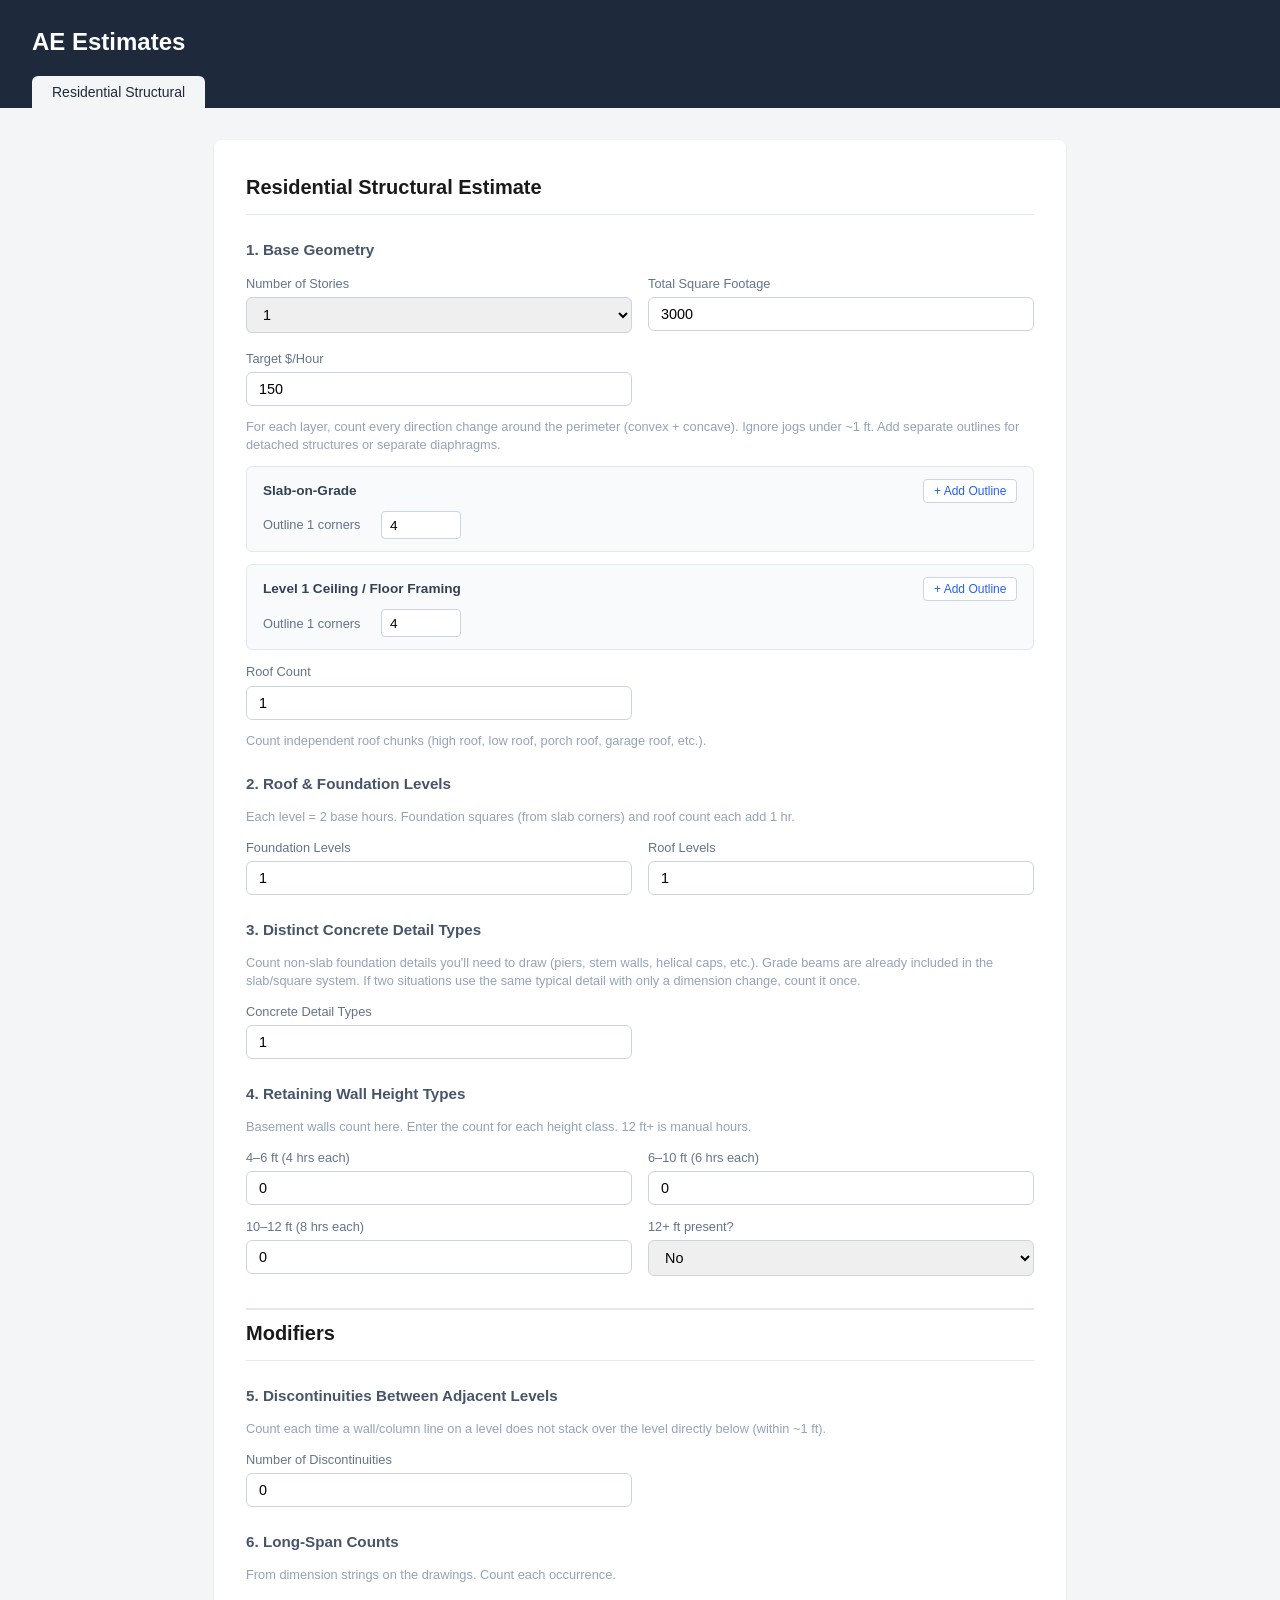
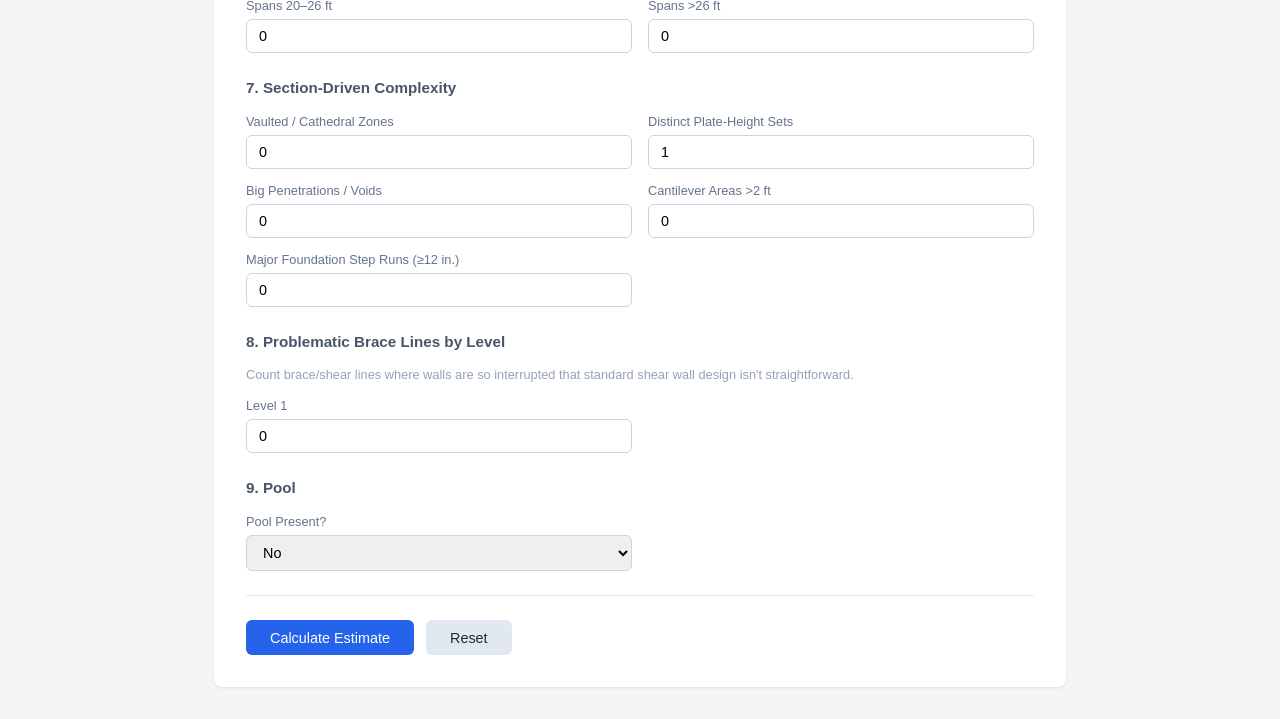
==== index.html @ b5e62b1b "Initial commit: Residential structural engineering estimate tool Plain HTML/CSS/JS web app for gener" ====
<!DOCTYPE html>
<html lang="en">
<head>
  <meta charset="UTF-8">
  <meta name="viewport" content="width=device-width, initial-scale=1.0">
  <title>AE Estimates</title>
  <link rel="stylesheet" href="styles.css">
</head>
<body>
  <header>
    <h1>AE Estimates</h1>
    <nav id="estimate-nav">
      <button class="nav-btn active" data-type="residential-structural">Residential Structural</button>
      <!-- Future estimate types go here -->
    </nav>
  </header>

  <main id="app">
    <!-- Estimate forms render here -->
  </main>

  <script src="app.js"></script>
</body>
</html>
---- styles.css ----
* {
  margin: 0;
  padding: 0;
  box-sizing: border-box;
}

body {
  font-family: -apple-system, BlinkMacSystemFont, "Segoe UI", Roboto, sans-serif;
  background: #f4f5f7;
  color: #1a1a1a;
  line-height: 1.5;
}

header {
  background: #1e293b;
  color: #fff;
  padding: 1.5rem 2rem 0;
}

header h1 {
  font-size: 1.5rem;
  font-weight: 600;
  margin-bottom: 1rem;
}

#estimate-nav {
  display: flex;
  gap: 0.25rem;
}

.nav-btn {
  padding: 0.5rem 1.25rem;
  background: transparent;
  color: #94a3b8;
  border: none;
  border-radius: 6px 6px 0 0;
  cursor: pointer;
  font-size: 0.875rem;
  font-weight: 500;
  transition: background 0.15s, color 0.15s;
}

.nav-btn:hover {
  color: #e2e8f0;
  background: rgba(255, 255, 255, 0.08);
}

.nav-btn.active {
  background: #f4f5f7;
  color: #1e293b;
}

main {
  max-width: 900px;
  margin: 2rem auto;
  padding: 0 1.5rem;
}

/* Form layout */
.estimate-form {
  background: #fff;
  border-radius: 8px;
  box-shadow: 0 1px 3px rgba(0, 0, 0, 0.08);
  padding: 2rem;
}

.estimate-form h2 {
  font-size: 1.25rem;
  margin-bottom: 1.5rem;
  padding-bottom: 0.75rem;
  border-bottom: 1px solid #e2e8f0;
}

.form-section {
  margin-bottom: 1.5rem;
}

.form-section h3 {
  font-size: 0.95rem;
  font-weight: 600;
  color: #475569;
  margin-bottom: 0.75rem;
}

.form-row {
  display: grid;
  grid-template-columns: 1fr 1fr;
  gap: 1rem;
  margin-bottom: 0.75rem;
}

.form-group {
  display: flex;
  flex-direction: column;
}

.form-group label {
  font-size: 0.8rem;
  font-weight: 500;
  color: #64748b;
  margin-bottom: 0.25rem;
}

.form-group input,
.form-group select,
.form-group textarea {
  padding: 0.5rem 0.75rem;
  border: 1px solid #cbd5e1;
  border-radius: 6px;
  font-size: 0.9rem;
  font-family: inherit;
  transition: border-color 0.15s;
}

.form-group input:focus,
.form-group select:focus,
.form-group textarea:focus {
  outline: none;
  border-color: #3b82f6;
  box-shadow: 0 0 0 3px rgba(59, 130, 246, 0.1);
}

.btn {
  padding: 0.6rem 1.5rem;
  border: none;
  border-radius: 6px;
  font-size: 0.9rem;
  font-weight: 500;
  cursor: pointer;
  transition: background 0.15s;
}

.btn-primary {
  background: #2563eb;
  color: #fff;
}

.btn-primary:hover {
  background: #1d4ed8;
}

.btn-secondary {
  background: #e2e8f0;
  color: #1e293b;
}

.btn-secondary:hover {
  background: #cbd5e1;
}

.form-actions {
  display: flex;
  gap: 0.75rem;
  margin-top: 1.5rem;
  padding-top: 1.5rem;
  border-top: 1px solid #e2e8f0;
}

/* Estimate output */
.estimate-output {
  margin-top: 2rem;
  background: #fff;
  border-radius: 8px;
  box-shadow: 0 1px 3px rgba(0, 0, 0, 0.08);
  padding: 2rem;
}

.estimate-output h2 {
  font-size: 1.25rem;
  margin-bottom: 1rem;
}

.line-items {
  width: 100%;
  border-collapse: collapse;
}

.line-items th {
  text-align: left;
  font-size: 0.8rem;
  font-weight: 600;
  color: #64748b;
  text-transform: uppercase;
  letter-spacing: 0.03em;
  padding: 0.5rem 0.75rem;
  border-bottom: 2px solid #e2e8f0;
}

.line-items td {
  padding: 0.6rem 0.75rem;
  border-bottom: 1px solid #f1f5f9;
  font-size: 0.9rem;
}

.line-items .amount {
  text-align: right;
  font-variant-numeric: tabular-nums;
}

.line-items tfoot td {
  font-weight: 600;
  border-top: 2px solid #e2e8f0;
  border-bottom: none;
  padding-top: 0.75rem;
}

/* Help text */
.help-text {
  font-size: 0.8rem;
  color: #94a3b8;
  margin-bottom: 0.75rem;
  line-height: 1.4;
}

/* Checkbox groups */
.checkbox-group {
  display: flex;
  flex-direction: column;
  gap: 0.5rem;
}

.checkbox-label {
  display: flex;
  align-items: center;
  gap: 0.5rem;
  font-size: 0.9rem;
  cursor: pointer;
}

.checkbox-label input[type="checkbox"] {
  width: 1rem;
  height: 1rem;
  accent-color: #2563eb;
}

/* Corner layer blocks */
.corner-layer {
  background: #f8fafc;
  border: 1px solid #e2e8f0;
  border-radius: 6px;
  padding: 0.75rem 1rem;
  margin-bottom: 0.75rem;
}

.corner-layer-header {
  display: flex;
  justify-content: space-between;
  align-items: center;
  margin-bottom: 0.5rem;
}

.corner-layer-label {
  font-size: 0.85rem;
  font-weight: 600;
  color: #334155;
}

.corner-outlines {
  display: flex;
  flex-direction: column;
  gap: 0.4rem;
}

.outline-row {
  display: flex;
  align-items: center;
  gap: 0.5rem;
}

.outline-row label {
  font-size: 0.8rem;
  color: #64748b;
  min-width: 110px;
}

.outline-row input {
  width: 80px;
  padding: 0.35rem 0.5rem;
  border: 1px solid #cbd5e1;
  border-radius: 4px;
  font-size: 0.85rem;
}

.outline-row input:focus {
  outline: none;
  border-color: #3b82f6;
  box-shadow: 0 0 0 3px rgba(59, 130, 246, 0.1);
}

.btn-small {
  padding: 0.25rem 0.6rem;
  font-size: 0.75rem;
  border: 1px solid #cbd5e1;
  border-radius: 4px;
  background: #fff;
  cursor: pointer;
  color: #2563eb;
  font-weight: 500;
}

.btn-small:hover {
  background: #eff6ff;
}

.btn-remove-outline {
  padding: 0.15rem 0.45rem;
  font-size: 1rem;
  border: none;
  background: transparent;
  cursor: pointer;
  color: #94a3b8;
  line-height: 1;
}

.btn-remove-outline:hover {
  color: #ef4444;
}

/* Section divider */
.section-divider {
  border: none;
  border-top: 2px solid #e2e8f0;
  margin: 2rem 0 0.5rem;
}

/* Summary banner */
.summary-banner {
  display: flex;
  gap: 2rem;
  background: #1e293b;
  color: #fff;
  border-radius: 8px;
  padding: 1.25rem 1.5rem;
  margin-bottom: 1.5rem;
}

.summary-item {
  display: flex;
  flex-direction: column;
}

.summary-label {
  font-size: 0.75rem;
  text-transform: uppercase;
  letter-spacing: 0.05em;
  color: #94a3b8;
}

.summary-value {
  font-size: 1.75rem;
  font-weight: 700;
  font-variant-numeric: tabular-nums;
}

/* Step headings in output table */
.step-heading td {
  font-weight: 700;
  font-size: 0.95rem;
  padding-top: 1.25rem;
  padding-bottom: 0.5rem;
  border-bottom: 2px solid #e2e8f0;
  color: #1e293b;
}

.step-note td {
  font-size: 0.8rem;
  color: #94a3b8;
  font-style: italic;
  padding-top: 0.25rem;
  padding-bottom: 0.5rem;
  border-bottom: none;
}

.row-bold td {
  font-weight: 600;
  border-top: 1px solid #e2e8f0;
  background: #f8fafc;
}

@media (max-width: 640px) {
  .form-row {
    grid-template-columns: 1fr;
  }

  main {
    padding: 0 1rem;
  }

  .estimate-form,
  .estimate-output {
    padding: 1.25rem;
  }

  .summary-banner {
    flex-direction: column;
    gap: 0.75rem;
  }
}
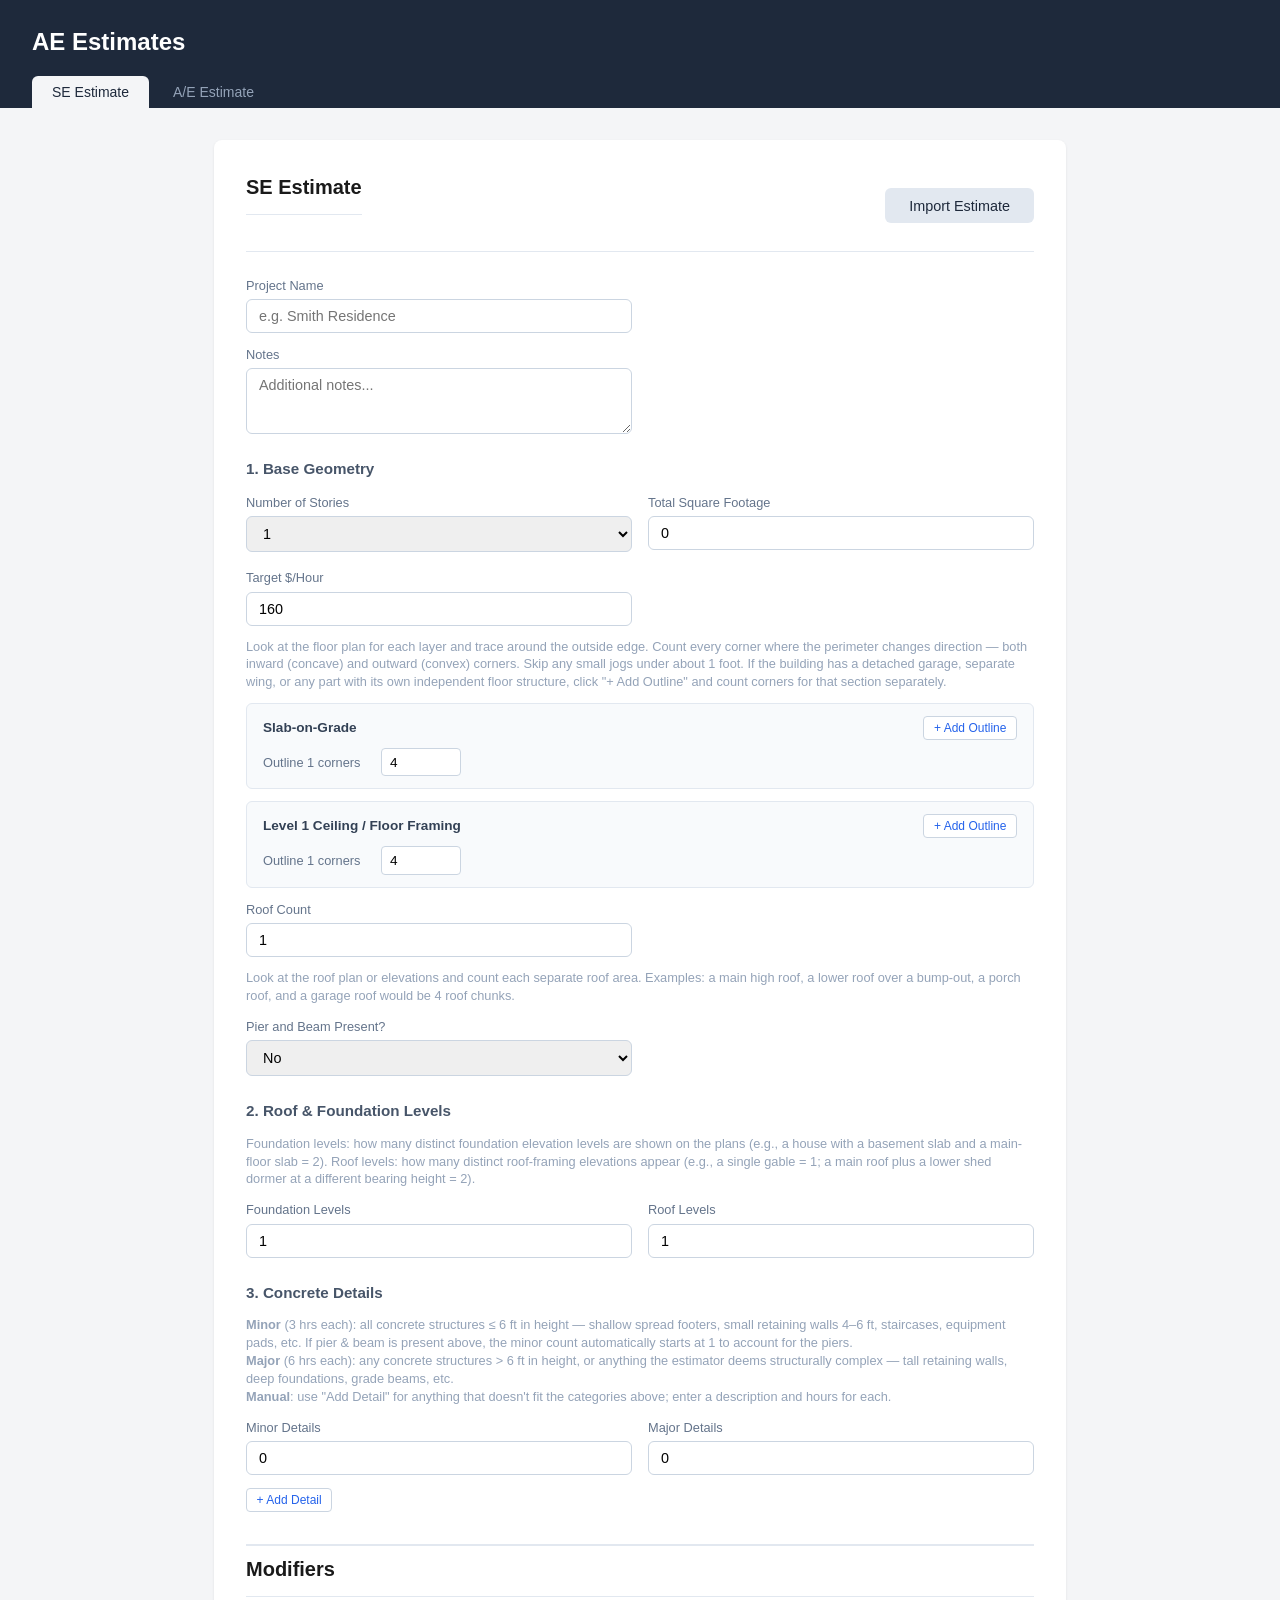
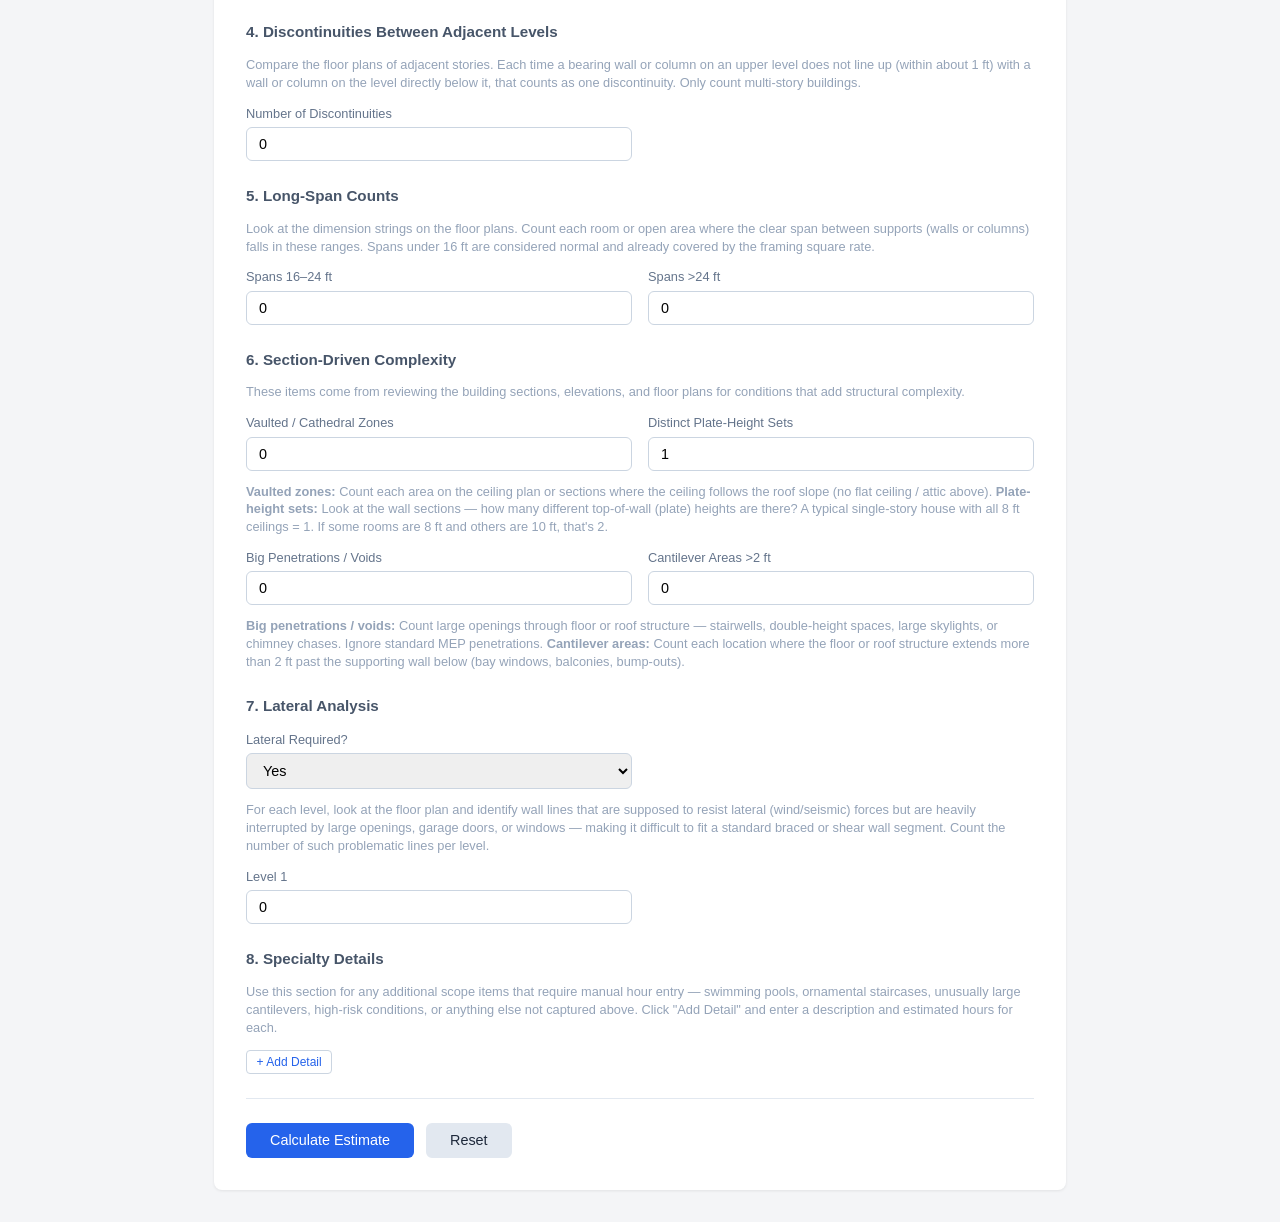
==== commit 77a4e5e7: "Phase 1: Split SE logic out, add A/E tab scaffold - Rename existing tab from "Residential Structural" ====
--- a/index.html
+++ b/index.html
@@ -10,8 +10,8 @@
   <header>
     <h1>AE Estimates</h1>
     <nav id="estimate-nav">
-      <button class="nav-btn active" data-type="residential-structural">Residential Structural</button>
-      <!-- Future estimate types go here -->
+      <button class="nav-btn active" data-type="se">SE Estimate</button>
+      <button class="nav-btn" data-type="ae">A/E Estimate</button>
     </nav>
   </header>
 
@@ -19,6 +19,8 @@
     <!-- Estimate forms render here -->
   </main>
 
+  <script src="se-estimate.js"></script>
+  <script src="ae-estimate.js"></script>
   <script src="app.js"></script>
 </body>
 </html>
--- a/styles.css
+++ b/styles.css
@@ -64,6 +64,22 @@
   padding: 2rem;
 }
 
+.form-header {
+  display: flex;
+  justify-content: space-between;
+  align-items: center;
+  margin-bottom: 1.5rem;
+  padding-bottom: 0.75rem;
+  border-bottom: 1px solid #e2e8f0;
+}
+
+.form-header h2 {
+  font-size: 1.25rem;
+  margin-bottom: 0;
+  padding-bottom: 0;
+  border-bottom: none;
+}
+
 .estimate-form h2 {
   font-size: 1.25rem;
   margin-bottom: 1.5rem;
@@ -352,6 +368,39 @@
   font-variant-numeric: tabular-nums;
 }
 
+.summary-adjust {
+  display: flex;
+  align-items: center;
+  gap: 0.5rem;
+}
+
+.btn-adjust {
+  width: 2rem;
+  height: 2rem;
+  border-radius: 50%;
+  border: 2px solid #94a3b8;
+  background: transparent;
+  color: #fff;
+  font-size: 1.25rem;
+  font-weight: 700;
+  cursor: pointer;
+  display: flex;
+  align-items: center;
+  justify-content: center;
+  line-height: 1;
+  padding: 0;
+  transition: background 0.15s, border-color 0.15s;
+}
+
+.btn-adjust:hover {
+  background: rgba(255, 255, 255, 0.15);
+  border-color: #fff;
+}
+
+.btn-adjust:active {
+  background: rgba(255, 255, 255, 0.25);
+}
+
 /* Step headings in output table */
 .step-heading td {
   font-weight: 700;
@@ -377,6 +426,109 @@
   background: #f8fafc;
 }
 
+/* Generate Email button in summary banner */
+.summary-action {
+  display: flex;
+  flex-direction: column;
+  gap: 0.5rem;
+  margin-left: auto;
+}
+
+.btn-email {
+  background: #fff;
+  color: #1e293b;
+  font-weight: 600;
+  padding: 0.5rem 1.25rem;
+  border-radius: 6px;
+  white-space: nowrap;
+  width: 100%;
+  text-align: center;
+}
+
+.btn-email:hover {
+  background: #e2e8f0;
+}
+
+/* Modal overlay */
+.modal-overlay {
+  position: fixed;
+  inset: 0;
+  background: rgba(0, 0, 0, 0.5);
+  display: flex;
+  align-items: center;
+  justify-content: center;
+  z-index: 1000;
+  padding: 1rem;
+}
+
+.modal-content {
+  background: #fff;
+  border-radius: 10px;
+  box-shadow: 0 8px 30px rgba(0, 0, 0, 0.2);
+  padding: 2rem;
+  max-width: 480px;
+  width: 100%;
+  max-height: 90vh;
+  overflow-y: auto;
+}
+
+.modal-content-wide {
+  max-width: 700px;
+}
+
+.modal-content h2 {
+  font-size: 1.15rem;
+  margin-bottom: 0.5rem;
+}
+
+.modal-subtitle {
+  font-size: 0.9rem;
+  color: #64748b;
+  margin-bottom: 1.25rem;
+}
+
+.modal-form .form-group {
+  margin-bottom: 1rem;
+}
+
+.modal-actions {
+  display: flex;
+  gap: 0.75rem;
+  margin-top: 1.5rem;
+  padding-top: 1rem;
+  border-top: 1px solid #e2e8f0;
+}
+
+.modal-header-row {
+  display: flex;
+  justify-content: space-between;
+  align-items: center;
+  margin-bottom: 1rem;
+}
+
+.modal-header-row h2 {
+  margin-bottom: 0;
+}
+
+.btn-copy {
+  font-size: 0.8rem;
+  padding: 0.4rem 1rem;
+}
+
+/* Email preview area */
+.email-preview {
+  background: #fff;
+  border: 1px solid #e2e8f0;
+  border-radius: 6px;
+  padding: 1.25rem 1.5rem;
+  font-family: Arial, Helvetica, sans-serif;
+  font-size: small;
+  color: #000;
+  line-height: 1.5;
+  max-height: 60vh;
+  overflow-y: auto;
+}
+
 @media (max-width: 640px) {
   .form-row {
     grid-template-columns: 1fr;
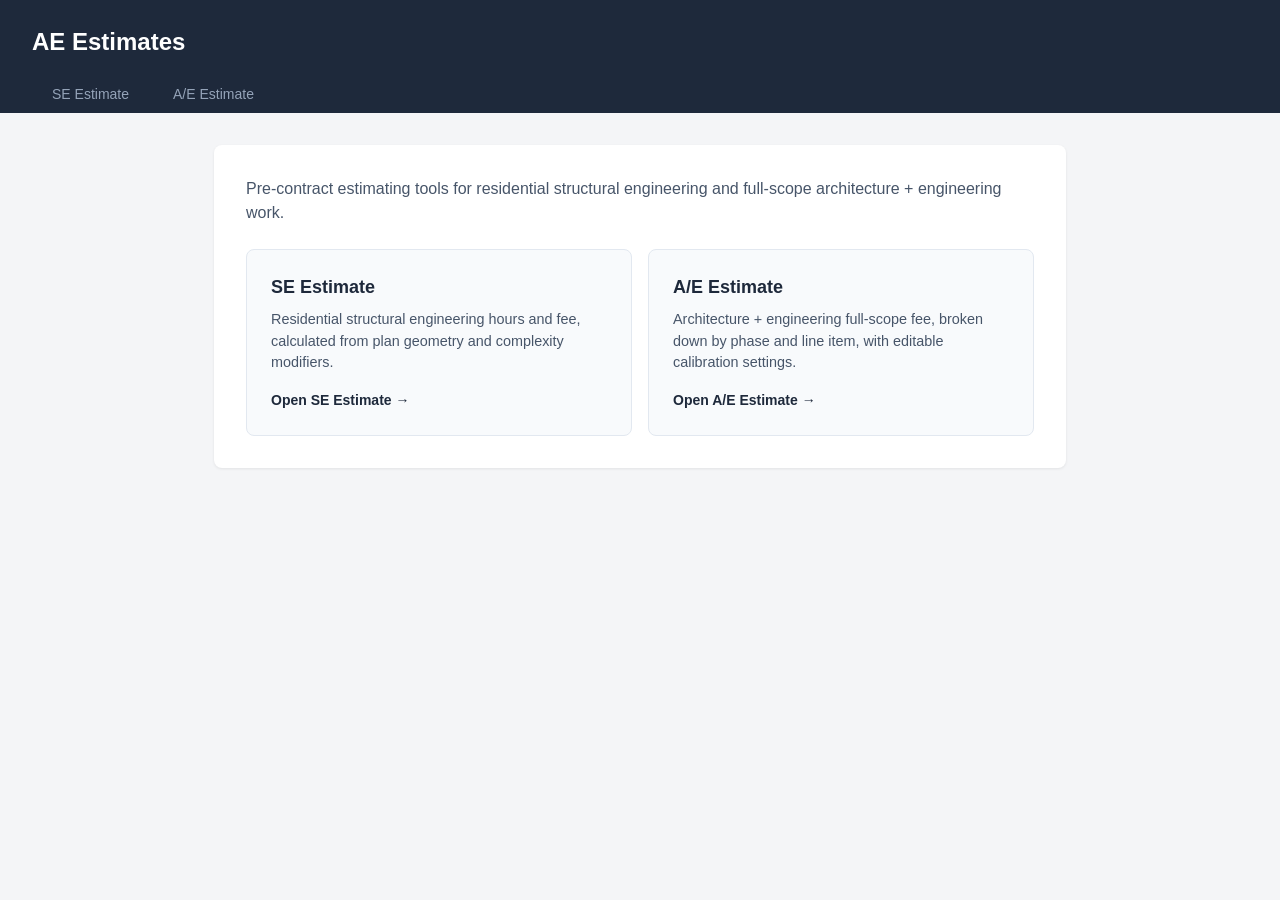
==== commit 0c53507b: "Phase A: split into multi-page navigation with landing page - index.html is now a landing page with " ====
--- a/index.html
+++ b/index.html
@@ -8,19 +8,29 @@
 </head>
 <body>
   <header>
-    <h1>AE Estimates</h1>
+    <h1><a class="header-home" href="index.html">AE Estimates</a></h1>
     <nav id="estimate-nav">
-      <button class="nav-btn active" data-type="se">SE Estimate</button>
-      <button class="nav-btn" data-type="ae">A/E Estimate</button>
+      <a class="nav-btn" href="se.html">SE Estimate</a>
+      <a class="nav-btn" href="ae.html">A/E Estimate</a>
     </nav>
   </header>
 
   <main id="app">
-    <!-- Estimate forms render here -->
+    <div class="landing">
+      <p class="landing-intro">Pre-contract estimating tools for residential structural engineering and full-scope architecture + engineering work.</p>
+      <div class="landing-tiles">
+        <a class="landing-tile" href="se.html">
+          <h2>SE Estimate</h2>
+          <p>Residential structural engineering hours and fee, calculated from plan geometry and complexity modifiers.</p>
+          <span class="landing-tile-cta">Open SE Estimate →</span>
+        </a>
+        <a class="landing-tile" href="ae.html">
+          <h2>A/E Estimate</h2>
+          <p>Architecture + engineering full-scope fee, broken down by phase and line item, with editable calibration settings.</p>
+          <span class="landing-tile-cta">Open A/E Estimate →</span>
+        </a>
+      </div>
+    </div>
   </main>
-
-  <script src="se-estimate.js"></script>
-  <script src="ae-estimate.js"></script>
-  <script src="app.js"></script>
 </body>
 </html>
--- a/styles.css
+++ b/styles.css
@@ -23,12 +23,22 @@
   margin-bottom: 1rem;
 }
 
+.header-home {
+  color: inherit;
+  text-decoration: none;
+}
+
+.header-home:hover {
+  opacity: 0.85;
+}
+
 #estimate-nav {
   display: flex;
   gap: 0.25rem;
 }
 
 .nav-btn {
+  display: inline-block;
   padding: 0.5rem 1.25rem;
   background: transparent;
   color: #94a3b8;
@@ -37,6 +47,7 @@
   cursor: pointer;
   font-size: 0.875rem;
   font-weight: 500;
+  text-decoration: none;
   transition: background 0.15s, color 0.15s;
 }
 
@@ -54,6 +65,65 @@
   max-width: 900px;
   margin: 2rem auto;
   padding: 0 1.5rem;
+}
+
+/* Landing page */
+.landing {
+  background: #fff;
+  border-radius: 8px;
+  box-shadow: 0 1px 3px rgba(0, 0, 0, 0.08);
+  padding: 2rem;
+}
+
+.landing-intro {
+  font-size: 1rem;
+  color: #475569;
+  margin-bottom: 1.5rem;
+}
+
+.landing-tiles {
+  display: grid;
+  grid-template-columns: repeat(auto-fit, minmax(260px, 1fr));
+  gap: 1rem;
+}
+
+.landing-tile {
+  display: flex;
+  flex-direction: column;
+  gap: 0.5rem;
+  padding: 1.5rem;
+  background: #f8fafc;
+  border: 1px solid #e2e8f0;
+  border-radius: 8px;
+  text-decoration: none;
+  color: inherit;
+  transition: border-color 0.15s, transform 0.15s, box-shadow 0.15s;
+}
+
+.landing-tile:hover {
+  border-color: #1e293b;
+  transform: translateY(-1px);
+  box-shadow: 0 4px 10px rgba(15, 23, 42, 0.08);
+}
+
+.landing-tile h2 {
+  font-size: 1.125rem;
+  margin: 0;
+  color: #1e293b;
+}
+
+.landing-tile p {
+  margin: 0;
+  font-size: 0.9rem;
+  color: #475569;
+  line-height: 1.5;
+}
+
+.landing-tile-cta {
+  margin-top: 0.5rem;
+  font-size: 0.875rem;
+  font-weight: 600;
+  color: #1e293b;
 }
 
 /* Form layout */
@@ -548,3 +618,497 @@
     gap: 0.75rem;
   }
 }
+
+/* ==========================================================
+   A/E Estimate styles
+   ========================================================== */
+
+.ae-form .form-section h3 {
+  font-size: 1rem;
+  font-weight: 600;
+  margin-bottom: 0.75rem;
+  color: #1e293b;
+}
+
+.ae-calc-hint {
+  font-size: 0.75rem;
+  color: #64748b;
+  font-weight: 400;
+  margin-left: 0.25rem;
+}
+
+/* Scopes table */
+.ae-scopes {
+  display: flex;
+  flex-direction: column;
+  gap: 0.25rem;
+  margin-bottom: 1rem;
+}
+
+.ae-scope-row {
+  display: grid;
+  grid-template-columns: 2fr 0.9fr 0.9fr 0.9fr 0.9fr 24px;
+  gap: 0.5rem;
+  align-items: center;
+}
+
+.ae-scope-header {
+  font-size: 0.75rem;
+  text-transform: uppercase;
+  letter-spacing: 0.04em;
+  color: #64748b;
+  padding: 0 0.25rem;
+}
+
+.ae-scope-row input[type="text"],
+.ae-scope-row input[type="number"] {
+  width: 100%;
+  padding: 0.375rem 0.5rem;
+  border: 1px solid #e2e8f0;
+  border-radius: 4px;
+  font-size: 0.875rem;
+  background: #fff;
+  font-variant-numeric: tabular-nums;
+}
+
+.ae-scope-row input:focus {
+  outline: none;
+  border-color: #3b82f6;
+  box-shadow: 0 0 0 2px rgba(59, 130, 246, 0.2);
+}
+
+.ae-scope-totals {
+  font-size: 0.8125rem;
+  color: #475569;
+  background: #f8fafc;
+  padding: 0.5rem 0.5rem;
+  border-radius: 4px;
+  font-variant-numeric: tabular-nums;
+}
+
+.ae-scope-totals span:first-child {
+  font-weight: 600;
+  color: #1e293b;
+}
+
+.ae-scope-remove {
+  background: transparent;
+  border: none;
+  color: #64748b;
+  cursor: pointer;
+  padding: 0.25rem;
+  font-size: 1rem;
+  border-radius: 4px;
+}
+
+.ae-scope-remove:hover {
+  background: #fecaca;
+  color: #991b1b;
+}
+
+@media (max-width: 640px) {
+  .ae-scope-row {
+    grid-template-columns: 1fr 1fr;
+    row-gap: 0.25rem;
+  }
+  .ae-scope-header { display: none; }
+}
+
+/* Stage 1 multiplier strip */
+.ae-multiplier-strip {
+  display: flex;
+  flex-wrap: wrap;
+  gap: 0.5rem;
+  margin-bottom: 1rem;
+}
+
+.ae-multiplier-chip {
+  display: inline-flex;
+  align-items: center;
+  gap: 0.5rem;
+  padding: 0.25rem 0.75rem;
+  background: #f1f5f9;
+  border: 1px solid #e2e8f0;
+  border-radius: 999px;
+  font-size: 0.8125rem;
+}
+
+.ae-chip-label {
+  color: #64748b;
+}
+
+.ae-chip-value {
+  color: #1e293b;
+  font-weight: 600;
+  font-variant-numeric: tabular-nums;
+}
+
+.ae-stage-summary {
+  display: flex;
+  justify-content: space-between;
+  align-items: center;
+  margin-top: 1rem;
+  padding: 0.75rem 1rem;
+  background: #f8fafc;
+  border: 1px solid #e2e8f0;
+  border-radius: 6px;
+}
+
+.ae-stage-summary-label {
+  font-size: 0.875rem;
+  color: #475569;
+  font-weight: 500;
+}
+
+.ae-stage-summary-value {
+  font-size: 1.125rem;
+  font-weight: 700;
+  color: #1e293b;
+  font-variant-numeric: tabular-nums;
+}
+
+/* Calculation strip — used for construction cost and base architect fee */
+.ae-calc-strip {
+  margin-top: 0.75rem;
+  padding: 0.75rem 1rem;
+  background: #f8fafc;
+  border: 1px solid #e2e8f0;
+  border-radius: 6px;
+  font-variant-numeric: tabular-nums;
+}
+
+.ae-calc-formula {
+  font-size: 0.8125rem;
+  color: #64748b;
+  margin-bottom: 0.375rem;
+}
+
+.ae-calc-result {
+  display: flex;
+  justify-content: space-between;
+  align-items: center;
+}
+
+.ae-calc-label {
+  font-size: 0.875rem;
+  color: #475569;
+  font-weight: 500;
+}
+
+.ae-calc-value {
+  font-size: 1.125rem;
+  font-weight: 700;
+  color: #1e293b;
+}
+
+/* Fee schedule breakdown strip */
+.ae-fee-breakdown {
+  display: flex;
+  flex-wrap: wrap;
+  gap: 0.5rem;
+  align-items: center;
+  margin: 0.5rem 0 1rem;
+  padding: 0.5rem 0.75rem;
+  background: #f8fafc;
+  border: 1px solid #e2e8f0;
+  border-radius: 6px;
+  font-size: 0.8125rem;
+  color: #64748b;
+  font-variant-numeric: tabular-nums;
+}
+
+.ae-fee-breakdown-final {
+  margin-left: auto;
+  font-weight: 700;
+  color: #1e293b;
+  font-size: 0.9375rem;
+}
+
+/* Regulatory flags */
+.ae-flags-grid {
+  display: grid;
+  grid-template-columns: repeat(auto-fill, minmax(240px, 1fr));
+  gap: 0.5rem;
+  margin-top: 0.5rem;
+}
+
+.ae-flag-checkbox {
+  display: flex;
+  align-items: center;
+  gap: 0.5rem;
+  padding: 0.5rem 0.75rem;
+  background: #f8fafc;
+  border: 1px solid #e2e8f0;
+  border-radius: 6px;
+  font-size: 0.875rem;
+  cursor: pointer;
+}
+
+.ae-flag-checkbox input[type="checkbox"] {
+  margin: 0;
+}
+
+/* Output area */
+.ae-output {
+  margin-top: 2rem;
+  padding-top: 1.5rem;
+  border-top: 1px solid #e2e8f0;
+}
+
+.ae-grand-total {
+  display: flex;
+  justify-content: space-around;
+  padding: 1rem;
+  background: #1e293b;
+  color: #fff;
+  border-radius: 8px;
+  margin-top: 1rem;
+}
+
+.ae-grand-total-item {
+  display: flex;
+  flex-direction: column;
+  align-items: center;
+}
+
+.ae-gt-label {
+  font-size: 0.75rem;
+  color: #94a3b8;
+  text-transform: uppercase;
+  letter-spacing: 0.05em;
+}
+
+.ae-gt-value {
+  font-size: 1.5rem;
+  font-weight: 700;
+  font-variant-numeric: tabular-nums;
+}
+
+/* Sections */
+.ae-section {
+  border: 1px solid #e2e8f0;
+  border-radius: 6px;
+  margin-bottom: 0.5rem;
+  overflow: hidden;
+}
+
+.ae-section-header {
+  display: flex;
+  align-items: center;
+  gap: 0.5rem;
+  padding: 0.625rem 0.875rem;
+  background: #f8fafc;
+  cursor: pointer;
+  font-size: 0.9375rem;
+  user-select: none;
+}
+
+.ae-section-header:hover {
+  background: #f1f5f9;
+}
+
+.ae-section-caret {
+  width: 14px;
+  color: #64748b;
+}
+
+.ae-section-label {
+  font-weight: 600;
+  color: #1e293b;
+  flex: 1;
+}
+
+.ae-section-totals {
+  display: flex;
+  gap: 0.5rem;
+  color: #475569;
+  font-size: 0.8125rem;
+  font-variant-numeric: tabular-nums;
+}
+
+.ae-section-totals span:nth-child(odd) {
+  font-weight: 500;
+  color: #1e293b;
+}
+
+.ae-section.collapsed .ae-section-body {
+  display: none;
+}
+
+.ae-section-body {
+  padding: 0.5rem 0.875rem;
+}
+
+/* Line rows */
+.ae-line-row {
+  display: grid;
+  grid-template-columns: 28px 2fr 0.9fr 0.8fr 1fr 1.2fr;
+  gap: 0.5rem;
+  align-items: center;
+  padding: 0.375rem 0;
+  font-size: 0.875rem;
+}
+
+.ae-line-include {
+  display: flex;
+  justify-content: center;
+  align-items: center;
+}
+
+.ae-line-include input[type="checkbox"] {
+  margin: 0;
+  cursor: pointer;
+}
+
+.ae-line-row.is-excluded {
+  background: #f1f5f9;
+  color: #94a3b8;
+  border-radius: 4px;
+  padding-left: 0.375rem;
+  padding-right: 0.375rem;
+}
+
+.ae-line-row.is-excluded .ae-line-input,
+.ae-line-row.is-excluded .ae-rate-display {
+  color: #94a3b8;
+  text-decoration: line-through;
+}
+
+.ae-excluded-badge {
+  display: inline-block;
+  padding: 0.0625rem 0.375rem;
+  margin-left: 0.25rem;
+  background: #e2e8f0;
+  color: #64748b;
+  border-radius: 999px;
+  font-size: 0.6875rem;
+  font-weight: 500;
+  text-decoration: none;
+}
+
+.ae-line-header {
+  font-size: 0.75rem;
+  text-transform: uppercase;
+  letter-spacing: 0.04em;
+  color: #64748b;
+  border-bottom: 1px solid #e2e8f0;
+  padding-bottom: 0.25rem;
+  margin-bottom: 0.25rem;
+}
+
+.ae-line-row.is-overridden {
+  background: #fffbeb;
+  border-radius: 4px;
+  padding-left: 0.375rem;
+  padding-right: 0.375rem;
+}
+
+.ae-line-label {
+  color: #1e293b;
+}
+
+.ae-line-rate,
+.ae-line-hours,
+.ae-line-dollars {
+  font-variant-numeric: tabular-nums;
+}
+
+.ae-rate-display {
+  color: #64748b;
+  font-size: 0.8125rem;
+}
+
+.ae-line-input,
+.ae-user-label,
+.ae-user-rate {
+  width: 100%;
+  padding: 0.25rem 0.5rem;
+  border: 1px solid #e2e8f0;
+  border-radius: 4px;
+  font-size: 0.875rem;
+  background: #fff;
+  font-variant-numeric: tabular-nums;
+}
+
+.ae-line-input:focus,
+.ae-user-label:focus,
+.ae-user-rate:focus {
+  outline: none;
+  border-color: #3b82f6;
+  box-shadow: 0 0 0 2px rgba(59, 130, 246, 0.2);
+}
+
+.ae-line-input.overridden {
+  background: #fef3c7;
+  border-color: #fcd34d;
+  font-weight: 600;
+}
+
+.ae-line-controls {
+  display: flex;
+  align-items: center;
+  gap: 0.25rem;
+  font-size: 0.75rem;
+  color: #64748b;
+}
+
+.ae-ghost-calc {
+  color: #94a3b8;
+  font-variant-numeric: tabular-nums;
+  font-size: 0.75rem;
+}
+
+.ae-override-badge {
+  display: inline-block;
+  padding: 0.0625rem 0.375rem;
+  margin-left: 0.25rem;
+  background: #fde68a;
+  color: #92400e;
+  border-radius: 999px;
+  font-size: 0.6875rem;
+  font-weight: 500;
+}
+
+.ae-line-reset,
+.ae-line-remove {
+  background: transparent;
+  border: none;
+  color: #64748b;
+  cursor: pointer;
+  padding: 0.125rem 0.25rem;
+  font-size: 0.9rem;
+  border-radius: 4px;
+}
+
+.ae-line-reset:hover {
+  background: #e2e8f0;
+  color: #1e293b;
+}
+
+.ae-line-remove:hover {
+  background: #fecaca;
+  color: #991b1b;
+}
+
+.ae-add-row {
+  margin-top: 0.5rem;
+  padding-top: 0.5rem;
+  border-top: 1px dashed #e2e8f0;
+}
+
+@media (max-width: 640px) {
+  .ae-line-row {
+    grid-template-columns: 28px 1fr 1fr;
+    row-gap: 0.25rem;
+  }
+  .ae-line-header { display: none; }
+  .ae-section-totals {
+    flex-wrap: wrap;
+    justify-content: flex-end;
+  }
+  .ae-grand-total {
+    flex-direction: column;
+    gap: 0.5rem;
+  }
+}
+
